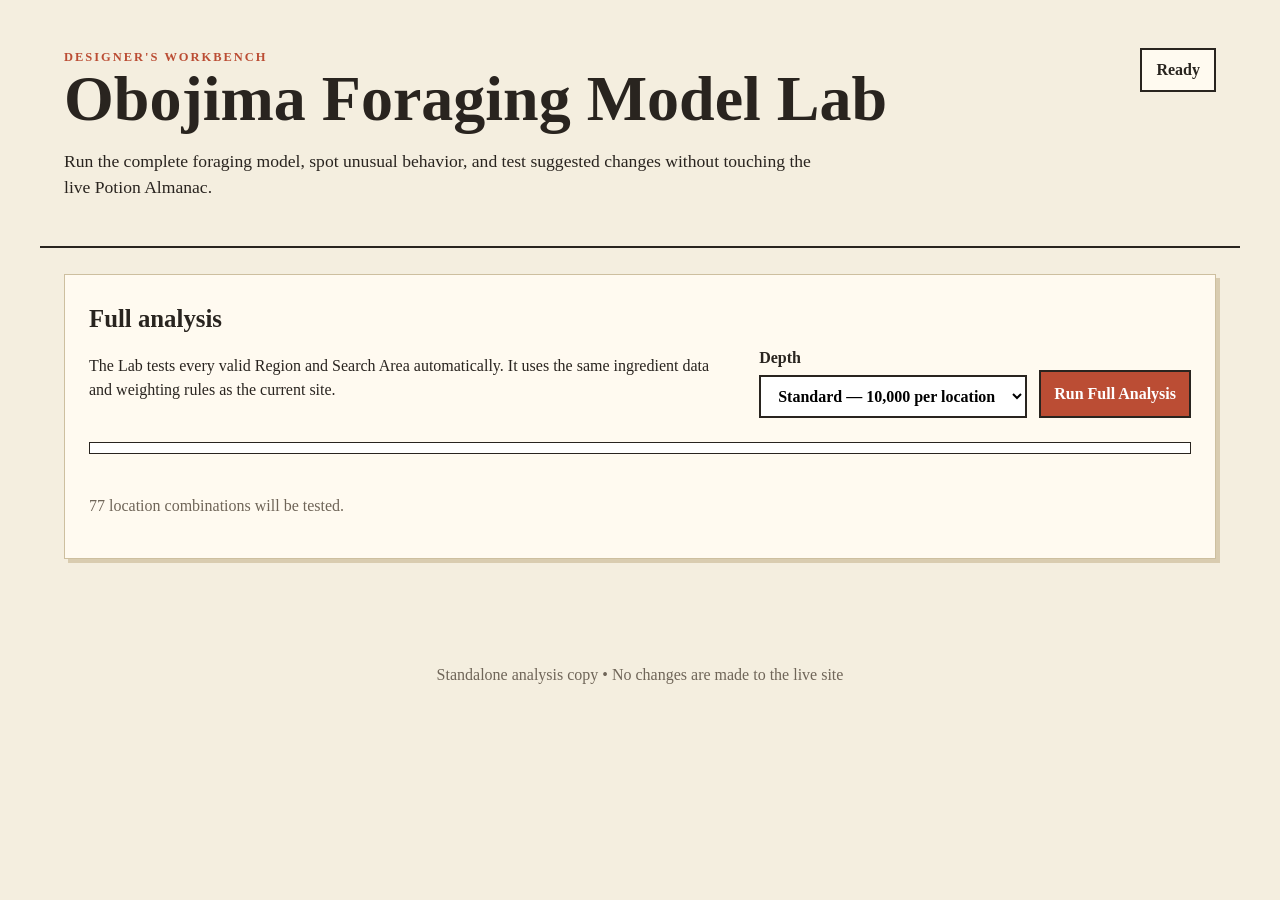
==== index.html @ 74d39021 "Add files via upload" ====
<!doctype html><html lang="en"><head><meta charset="utf-8"><meta name="viewport" content="width=device-width,initial-scale=1"><title>Obojima Foraging Model Lab</title><link rel="stylesheet" href="css/style.css"></head><body>
<header><div><p class="eyebrow">DESIGNER'S WORKBENCH</p><h1>Obojima Foraging Model Lab</h1><p class="lede">Run the complete foraging model, spot unusual behavior, and test suggested changes without touching the live Potion Almanac.</p></div><div class="status" id="modelStatus">Ready</div></header>
<main>
<section class="hero panel"><div><h2>Full analysis</h2><p>The Lab tests every valid Region and Search Area automatically. It uses the same ingredient data and weighting rules as the current site.</p></div><div class="controls"><label>Depth<select id="trials"><option value="2000">Quick — 2,000 per location</option><option value="10000" selected>Standard — 10,000 per location</option><option value="100000">Deep — 100,000 per location</option></select></label><button id="run">Run Full Analysis</button></div><div class="progress"><div id="bar"></div></div><p id="progressText" class="muted">77 location combinations will be tested.</p></section>
<section id="summary" class="hidden"><div class="score-grid"><article class="score"><span>Overall health</span><strong id="health">—</strong></article><article class="score"><span>Locations tested</span><strong id="locations">—</strong></article><article class="score"><span>Foraging searches</span><strong id="searches">—</strong></article><article class="score"><span>Rare results</span><strong id="rare">—</strong></article></div>
<div class="panel"><h2>Recommendations</h2><p class="muted">Suggestions are written as design choices. Test them here first; the source data is not changed.</p><div id="recommendations"></div></div>
<div class="panel"><div class="section-head"><div><h2>How each place behaves</h2><p class="muted">Average refinement should generally rise as Search Area civilization rises.</p></div><button class="secondary" id="exportReport">Download report</button></div><div id="areaTable" class="table-wrap"></div></div>
<div class="panel"><h2>Ingredient coverage</h2><div id="coverage"></div></div></section>
</main><footer>Standalone analysis copy • No changes are made to the live site</footer>
<script src="js/data.js"></script><script src="js/worker-embedded.js"></script><script src="js/engine.js"></script><script src="js/app.js"></script></body></html>
---- css/style.css ----
:root{--ink:#29241f;--paper:#f4eedf;--card:#fffaf0;--accent:#bb4d34;--green:#446b54;--gold:#c88c32;--line:#cdbf9f;--muted:#6f6558}*{box-sizing:border-box}body{margin:0;background:var(--paper);color:var(--ink);font-family:Georgia,'Times New Roman',serif;line-height:1.5}header,main,footer{max-width:1200px;margin:auto}header{padding:48px 24px 28px;display:flex;justify-content:space-between;gap:24px;align-items:flex-start;border-bottom:2px solid var(--ink)}h1{font-size:clamp(2rem,5vw,4rem);line-height:.95;margin:.15rem 0 1rem;max-width:850px}h2{margin:.1rem 0 .45rem;font-size:1.55rem}.eyebrow{letter-spacing:.16em;font-weight:bold;font-size:.78rem;margin:0;color:var(--accent)}.lede{max-width:760px;font-size:1.1rem}.status{border:2px solid var(--ink);padding:8px 14px;background:var(--card);font-weight:bold;white-space:nowrap}main{padding:26px 24px 60px}.panel{background:var(--card);border:1px solid var(--line);box-shadow:4px 4px 0 #d9ccb0;padding:24px;margin-bottom:24px}.hero{display:grid;grid-template-columns:1fr auto;gap:24px;align-items:end}.controls{display:flex;gap:12px;align-items:end}label{font-weight:bold;display:grid;gap:5px}select,button{font:inherit;border:2px solid var(--ink);background:white;padding:10px 13px}button{background:var(--accent);color:white;font-weight:bold;cursor:pointer}button.secondary{background:transparent;color:var(--ink)}button:disabled{opacity:.5;cursor:wait}.progress{grid-column:1/-1;height:12px;border:1px solid var(--ink);background:white}.progress div{height:100%;width:0;background:var(--green);transition:width .15s}.muted{color:var(--muted)}.hidden{display:none}.score-grid{display:grid;grid-template-columns:repeat(4,1fr);gap:14px;margin-bottom:24px}.score{background:var(--card);border:1px solid var(--line);padding:18px}.score span{display:block;color:var(--muted);font-size:.9rem}.score strong{font-size:2rem}.recommendation{border-left:6px solid var(--gold);padding:16px 18px;margin:14px 0;background:#fff6dc}.recommendation.high{border-color:var(--accent)}.recommendation.good{border-color:var(--green)}.recommendation h3{margin:0 0 6px}.actions{display:flex;gap:10px;margin-top:12px}.test-result{margin-top:12px;padding:12px;background:white;border:1px dashed var(--line)}.section-head{display:flex;justify-content:space-between;gap:20px;align-items:start}.table-wrap{overflow:auto}table{width:100%;border-collapse:collapse;margin-top:14px}th,td{text-align:left;padding:9px 10px;border-bottom:1px solid var(--line);white-space:nowrap}th{background:#eee2c8;position:sticky;top:0}.flag{font-weight:bold}.flag.good{color:var(--green)}.flag.warn{color:#9a641c}.flag.bad{color:var(--accent)}.barline{display:inline-block;width:110px;height:9px;background:#e5dcc8;margin-right:8px}.barline i{display:block;height:100%;background:var(--green)}footer{padding:20px 24px 50px;color:var(--muted);text-align:center}@media(max-width:760px){header{display:block}.status{display:inline-block;margin-top:12px}.hero{grid-template-columns:1fr}.controls{align-items:stretch;flex-direction:column}.score-grid{grid-template-columns:1fr 1fr}.section-head{display:block}}
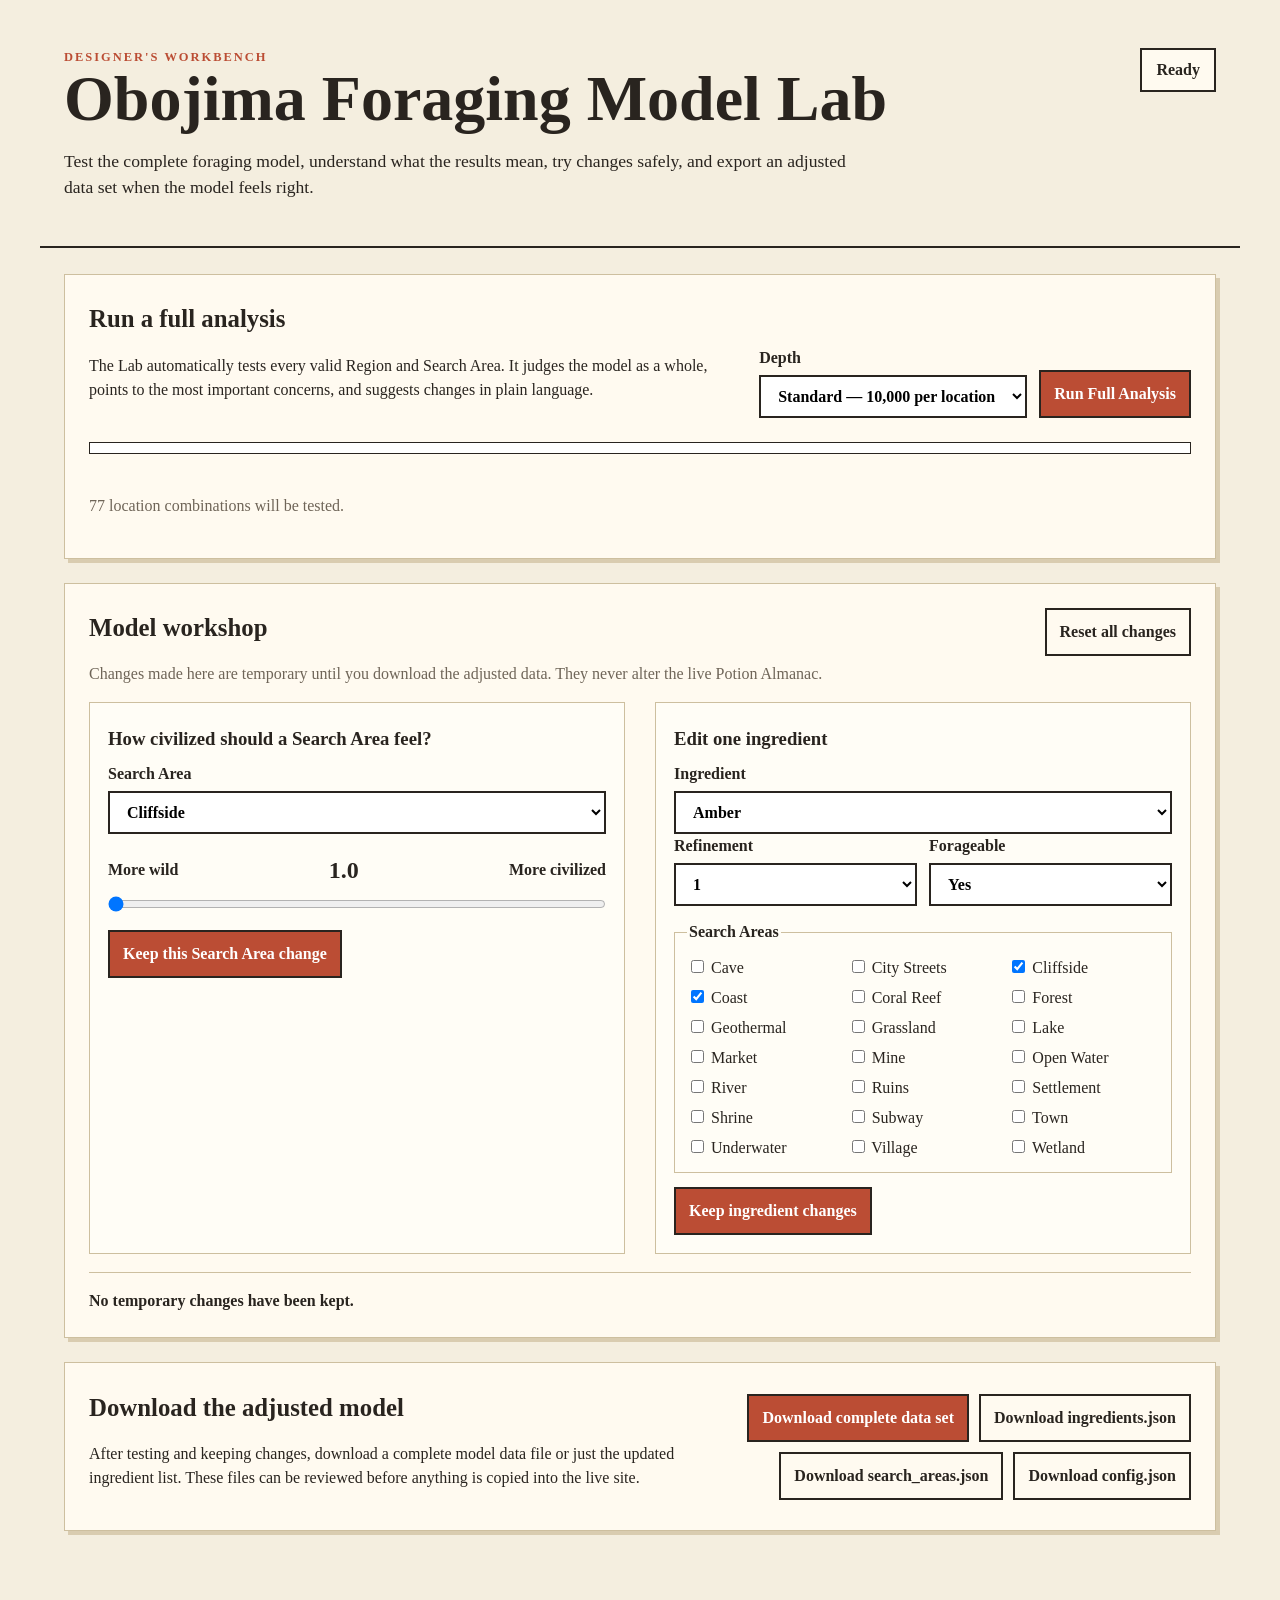
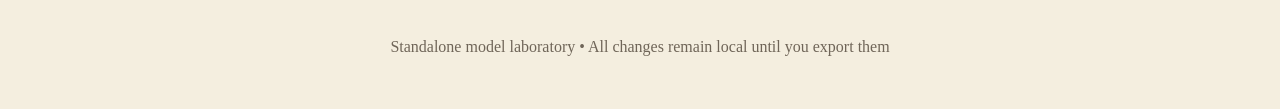
==== commit 4c22da80: "Add files via upload" ====
--- a/index.html
+++ b/index.html
@@ -1,10 +1,117 @@
-<!doctype html><html lang="en"><head><meta charset="utf-8"><meta name="viewport" content="width=device-width,initial-scale=1"><title>Obojima Foraging Model Lab</title><link rel="stylesheet" href="css/style.css"></head><body>
-<header><div><p class="eyebrow">DESIGNER'S WORKBENCH</p><h1>Obojima Foraging Model Lab</h1><p class="lede">Run the complete foraging model, spot unusual behavior, and test suggested changes without touching the live Potion Almanac.</p></div><div class="status" id="modelStatus">Ready</div></header>
+<!doctype html>
+<html lang="en">
+<head>
+<meta charset="utf-8">
+<meta name="viewport" content="width=device-width,initial-scale=1">
+<title>Obojima Foraging Model Lab</title>
+<link rel="stylesheet" href="css/style.css">
+</head>
+<body>
+<header>
+  <div>
+    <p class="eyebrow">DESIGNER'S WORKBENCH</p>
+    <h1>Obojima Foraging Model Lab</h1>
+    <p class="lede">Test the complete foraging model, understand what the results mean, try changes safely, and export an adjusted data set when the model feels right.</p>
+  </div>
+  <div class="status" id="modelStatus">Ready</div>
+</header>
 <main>
-<section class="hero panel"><div><h2>Full analysis</h2><p>The Lab tests every valid Region and Search Area automatically. It uses the same ingredient data and weighting rules as the current site.</p></div><div class="controls"><label>Depth<select id="trials"><option value="2000">Quick — 2,000 per location</option><option value="10000" selected>Standard — 10,000 per location</option><option value="100000">Deep — 100,000 per location</option></select></label><button id="run">Run Full Analysis</button></div><div class="progress"><div id="bar"></div></div><p id="progressText" class="muted">77 location combinations will be tested.</p></section>
-<section id="summary" class="hidden"><div class="score-grid"><article class="score"><span>Overall health</span><strong id="health">—</strong></article><article class="score"><span>Locations tested</span><strong id="locations">—</strong></article><article class="score"><span>Foraging searches</span><strong id="searches">—</strong></article><article class="score"><span>Rare results</span><strong id="rare">—</strong></article></div>
-<div class="panel"><h2>Recommendations</h2><p class="muted">Suggestions are written as design choices. Test them here first; the source data is not changed.</p><div id="recommendations"></div></div>
-<div class="panel"><div class="section-head"><div><h2>How each place behaves</h2><p class="muted">Average refinement should generally rise as Search Area civilization rises.</p></div><button class="secondary" id="exportReport">Download report</button></div><div id="areaTable" class="table-wrap"></div></div>
-<div class="panel"><h2>Ingredient coverage</h2><div id="coverage"></div></div></section>
-</main><footer>Standalone analysis copy • No changes are made to the live site</footer>
-<script src="js/data.js"></script><script src="js/worker-embedded.js"></script><script src="js/engine.js"></script><script src="js/app.js"></script></body></html>
+<section class="hero panel">
+  <div>
+    <h2>Run a full analysis</h2>
+    <p>The Lab automatically tests every valid Region and Search Area. It judges the model as a whole, points to the most important concerns, and suggests changes in plain language.</p>
+  </div>
+  <div class="controls">
+    <label>Depth
+      <select id="trials">
+        <option value="2000">Quick — 2,000 per location</option>
+        <option value="10000" selected>Standard — 10,000 per location</option>
+        <option value="100000">Deep — 100,000 per location</option>
+      </select>
+    </label>
+    <button id="run">Run Full Analysis</button>
+  </div>
+  <div class="progress"><div id="bar"></div></div>
+  <p id="progressText" class="muted">77 location combinations will be tested.</p>
+</section>
+
+<section id="summary" class="hidden">
+  <div class="score-grid">
+    <article class="score"><span>Overall health</span><strong id="health">—</strong><small id="healthLabel"></small></article>
+    <article class="score"><span>Refinement relationship</span><strong id="correlation">—</strong><small>Civilization vs. observed refinement</small></article>
+    <article class="score"><span>Locations tested</span><strong id="locations">—</strong><small id="searches">— searches</small></article>
+    <article class="score"><span>Rare results</span><strong id="rare">—</strong><small>Should remain zero</small></article>
+  </div>
+
+  <div class="panel executive">
+    <h2>What the analysis says</h2>
+    <div id="executiveSummary"></div>
+  </div>
+
+  <div class="panel">
+    <div class="section-head">
+      <div><h2>Highest-impact recommendations</h2><p class="muted">Each suggestion identifies a design choice, tests it against the model, and lets you keep it only after you see the effect.</p></div>
+    </div>
+    <div id="recommendations"></div>
+  </div>
+
+  <div class="panel">
+    <div class="section-head">
+      <div><h2>How each place behaves</h2><p class="muted">“Expected” is based on the overall relationship the model actually produces, not on the assumption that average refinement must equal Civilization.</p></div>
+      <button class="secondary" id="downloadAnalysis">Download analysis report</button>
+    </div>
+    <div id="areaTable" class="table-wrap"></div>
+  </div>
+
+  <div class="panel split">
+    <div><h2>Ingredient coverage</h2><div id="coverage"></div></div>
+    <div><h2>Selection fit</h2><div id="fitSummary"></div></div>
+  </div>
+</section>
+
+<section class="panel">
+  <div class="section-head">
+    <div>
+      <h2>Model workshop</h2>
+      <p class="muted">Changes made here are temporary until you download the adjusted data. They never alter the live Potion Almanac.</p>
+    </div>
+    <button class="secondary" id="resetModel">Reset all changes</button>
+  </div>
+  <div class="workshop-grid">
+    <div>
+      <h3>How civilized should a Search Area feel?</h3>
+      <label>Search Area<select id="areaEditor"></select></label>
+      <label class="range-label"><span>More wild</span><strong id="areaValue">—</strong><span>More civilized</span></label>
+      <input id="areaSlider" type="range" min="1" max="5" step="0.1">
+      <button id="saveArea">Keep this Search Area change</button>
+    </div>
+    <div>
+      <h3>Edit one ingredient</h3>
+      <label>Ingredient<select id="ingredientEditor"></select></label>
+      <div id="ingredientFields"></div>
+      <button id="saveIngredient">Keep ingredient changes</button>
+    </div>
+  </div>
+  <div id="changeLog" class="change-log"><strong>No temporary changes have been kept.</strong></div>
+</section>
+
+<section class="panel export-panel">
+  <div>
+    <h2>Download the adjusted model</h2>
+    <p>After testing and keeping changes, download a complete model data file or just the updated ingredient list. These files can be reviewed before anything is copied into the live site.</p>
+  </div>
+  <div class="export-actions">
+    <button id="downloadDataset">Download complete data set</button>
+    <button class="secondary" id="downloadIngredients">Download ingredients.json</button>
+    <button class="secondary" id="downloadAreas">Download search_areas.json</button>
+    <button class="secondary" id="downloadConfig">Download config.json</button>
+  </div>
+</section>
+</main>
+<footer>Standalone model laboratory • All changes remain local until you export them</footer>
+<script src="js/data.js"></script>
+<script src="js/worker-embedded.js"></script>
+<script src="js/engine.js"></script>
+<script src="js/app.js"></script>
+</body>
+</html>
--- a/css/style.css
+++ b/css/style.css
@@ -1 +1 @@
-:root{--ink:#29241f;--paper:#f4eedf;--card:#fffaf0;--accent:#bb4d34;--green:#446b54;--gold:#c88c32;--line:#cdbf9f;--muted:#6f6558}*{box-sizing:border-box}body{margin:0;background:var(--paper);color:var(--ink);font-family:Georgia,'Times New Roman',serif;line-height:1.5}header,main,footer{max-width:1200px;margin:auto}header{padding:48px 24px 28px;display:flex;justify-content:space-between;gap:24px;align-items:flex-start;border-bottom:2px solid var(--ink)}h1{font-size:clamp(2rem,5vw,4rem);line-height:.95;margin:.15rem 0 1rem;max-width:850px}h2{margin:.1rem 0 .45rem;font-size:1.55rem}.eyebrow{letter-spacing:.16em;font-weight:bold;font-size:.78rem;margin:0;color:var(--accent)}.lede{max-width:760px;font-size:1.1rem}.status{border:2px solid var(--ink);padding:8px 14px;background:var(--card);font-weight:bold;white-space:nowrap}main{padding:26px 24px 60px}.panel{background:var(--card);border:1px solid var(--line);box-shadow:4px 4px 0 #d9ccb0;padding:24px;margin-bottom:24px}.hero{display:grid;grid-template-columns:1fr auto;gap:24px;align-items:end}.controls{display:flex;gap:12px;align-items:end}label{font-weight:bold;display:grid;gap:5px}select,button{font:inherit;border:2px solid var(--ink);background:white;padding:10px 13px}button{background:var(--accent);color:white;font-weight:bold;cursor:pointer}button.secondary{background:transparent;color:var(--ink)}button:disabled{opacity:.5;cursor:wait}.progress{grid-column:1/-1;height:12px;border:1px solid var(--ink);background:white}.progress div{height:100%;width:0;background:var(--green);transition:width .15s}.muted{color:var(--muted)}.hidden{display:none}.score-grid{display:grid;grid-template-columns:repeat(4,1fr);gap:14px;margin-bottom:24px}.score{background:var(--card);border:1px solid var(--line);padding:18px}.score span{display:block;color:var(--muted);font-size:.9rem}.score strong{font-size:2rem}.recommendation{border-left:6px solid var(--gold);padding:16px 18px;margin:14px 0;background:#fff6dc}.recommendation.high{border-color:var(--accent)}.recommendation.good{border-color:var(--green)}.recommendation h3{margin:0 0 6px}.actions{display:flex;gap:10px;margin-top:12px}.test-result{margin-top:12px;padding:12px;background:white;border:1px dashed var(--line)}.section-head{display:flex;justify-content:space-between;gap:20px;align-items:start}.table-wrap{overflow:auto}table{width:100%;border-collapse:collapse;margin-top:14px}th,td{text-align:left;padding:9px 10px;border-bottom:1px solid var(--line);white-space:nowrap}th{background:#eee2c8;position:sticky;top:0}.flag{font-weight:bold}.flag.good{color:var(--green)}.flag.warn{color:#9a641c}.flag.bad{color:var(--accent)}.barline{display:inline-block;width:110px;height:9px;background:#e5dcc8;margin-right:8px}.barline i{display:block;height:100%;background:var(--green)}footer{padding:20px 24px 50px;color:var(--muted);text-align:center}@media(max-width:760px){header{display:block}.status{display:inline-block;margin-top:12px}.hero{grid-template-columns:1fr}.controls{align-items:stretch;flex-direction:column}.score-grid{grid-template-columns:1fr 1fr}.section-head{display:block}}
+:root{--ink:#29241f;--paper:#f4eedf;--card:#fffaf0;--accent:#bb4d34;--green:#446b54;--gold:#c88c32;--line:#cdbf9f;--muted:#6f6558;--red:#8f3027;--blue:#587786}*{box-sizing:border-box}body{margin:0;background:var(--paper);color:var(--ink);font-family:Georgia,'Times New Roman',serif;line-height:1.5}header,main,footer{max-width:1200px;margin:auto}header{padding:48px 24px 28px;display:flex;justify-content:space-between;gap:24px;align-items:flex-start;border-bottom:2px solid var(--ink)}h1{font-size:clamp(2rem,5vw,4rem);line-height:.95;margin:.15rem 0 1rem;max-width:850px}h2{margin:.1rem 0 .45rem;font-size:1.55rem}h3{margin:.2rem 0 .6rem}.eyebrow{letter-spacing:.16em;font-weight:bold;font-size:.78rem;margin:0;color:var(--accent)}.lede{max-width:800px;font-size:1.1rem}.status{border:2px solid var(--ink);padding:8px 14px;background:var(--card);font-weight:bold;white-space:nowrap}main{padding:26px 24px 60px}.panel{background:var(--card);border:1px solid var(--line);box-shadow:4px 4px 0 #d9ccb0;padding:24px;margin-bottom:24px}.hero{display:grid;grid-template-columns:1fr auto;gap:24px;align-items:end}.controls{display:flex;gap:12px;align-items:end}label{font-weight:bold;display:grid;gap:5px}select,button,input[type=range]{font:inherit}select,button{border:2px solid var(--ink);background:white;padding:10px 13px}button{background:var(--accent);color:white;font-weight:bold;cursor:pointer}button.secondary{background:transparent;color:var(--ink)}button:disabled{opacity:.5;cursor:wait}.progress{grid-column:1/-1;height:12px;border:1px solid var(--ink);background:white}.progress div{height:100%;width:0;background:var(--green);transition:width .15s}.muted{color:var(--muted)}.hidden{display:none}.score-grid{display:grid;grid-template-columns:repeat(4,1fr);gap:14px;margin-bottom:24px}.score{background:var(--card);border:1px solid var(--line);padding:18px}.score span,.score small{display:block;color:var(--muted);font-size:.9rem}.score strong{font-size:2rem}.executive{font-size:1.06rem}.recommendation{border-left:6px solid var(--gold);padding:16px 18px;margin:14px 0;background:#fff6dc}.recommendation.high{border-color:var(--red)}.recommendation.critical{border-color:var(--red);background:#fbe7df}.recommendation.good{border-color:var(--green);background:#eef6ed}.recommendation h3{margin:0 0 6px}.actions{display:flex;gap:10px;flex-wrap:wrap;margin-top:12px}.test-result{margin-top:12px;padding:14px;background:white;border:1px dashed var(--line)}.compare{display:grid;grid-template-columns:repeat(3,1fr);gap:10px;margin:10px 0}.compare span{background:#f4eedf;padding:10px}.section-head{display:flex;justify-content:space-between;gap:20px;align-items:start}.table-wrap{overflow:auto;max-height:650px}table{width:100%;border-collapse:collapse;margin-top:14px}th,td{text-align:left;padding:9px 10px;border-bottom:1px solid var(--line);white-space:nowrap}th{background:#eee2c8;position:sticky;top:0;z-index:1}.flag{font-weight:bold}.flag.good{color:var(--green)}.flag.warn{color:#9a641c}.flag.bad{color:var(--accent)}.barline{display:inline-block;width:90px;height:9px;background:#e5dcc8;margin-right:8px}.barline i{display:block;height:100%;background:var(--green)}.split,.workshop-grid{display:grid;grid-template-columns:1fr 1fr;gap:30px}.workshop-grid>div{border:1px solid var(--line);padding:18px;background:#fffdf6}.range-label{display:flex;justify-content:space-between;align-items:center;margin-top:18px}.range-label strong{font-size:1.5rem}.workshop-grid input[type=range]{width:100%;margin:8px 0 18px}.mini-grid{display:grid;grid-template-columns:1fr 1fr;gap:12px}fieldset{border:1px solid var(--line);margin:14px 0;padding:12px}legend{font-weight:bold}.checkbox-grid{display:grid;grid-template-columns:repeat(3,1fr);gap:6px 10px}.checkbox-grid label{display:block;font-weight:normal}.change-log{margin-top:18px;border-top:1px solid var(--line);padding-top:16px}.change-log ol{columns:2}.export-panel{display:flex;justify-content:space-between;gap:25px;align-items:center}.export-actions{display:flex;gap:10px;flex-wrap:wrap;justify-content:flex-end}.stacked{height:16px;border:1px solid var(--ink);display:flex;background:white}.stacked i{background:var(--green)}.stacked b{background:var(--gold)}.stacked em{background:var(--red)}.legend{display:flex;gap:18px;font-size:.9rem;color:var(--muted)}footer{padding:20px 24px 50px;color:var(--muted);text-align:center}@media(max-width:850px){header{display:block}.status{display:inline-block;margin-top:12px}.hero{grid-template-columns:1fr}.controls{align-items:stretch;flex-direction:column}.score-grid{grid-template-columns:1fr 1fr}.section-head,.export-panel{display:block}.export-actions{justify-content:flex-start;margin-top:15px}.split,.workshop-grid{grid-template-columns:1fr}.checkbox-grid{grid-template-columns:1fr 1fr}.compare{grid-template-columns:1fr}.change-log ol{columns:1}}
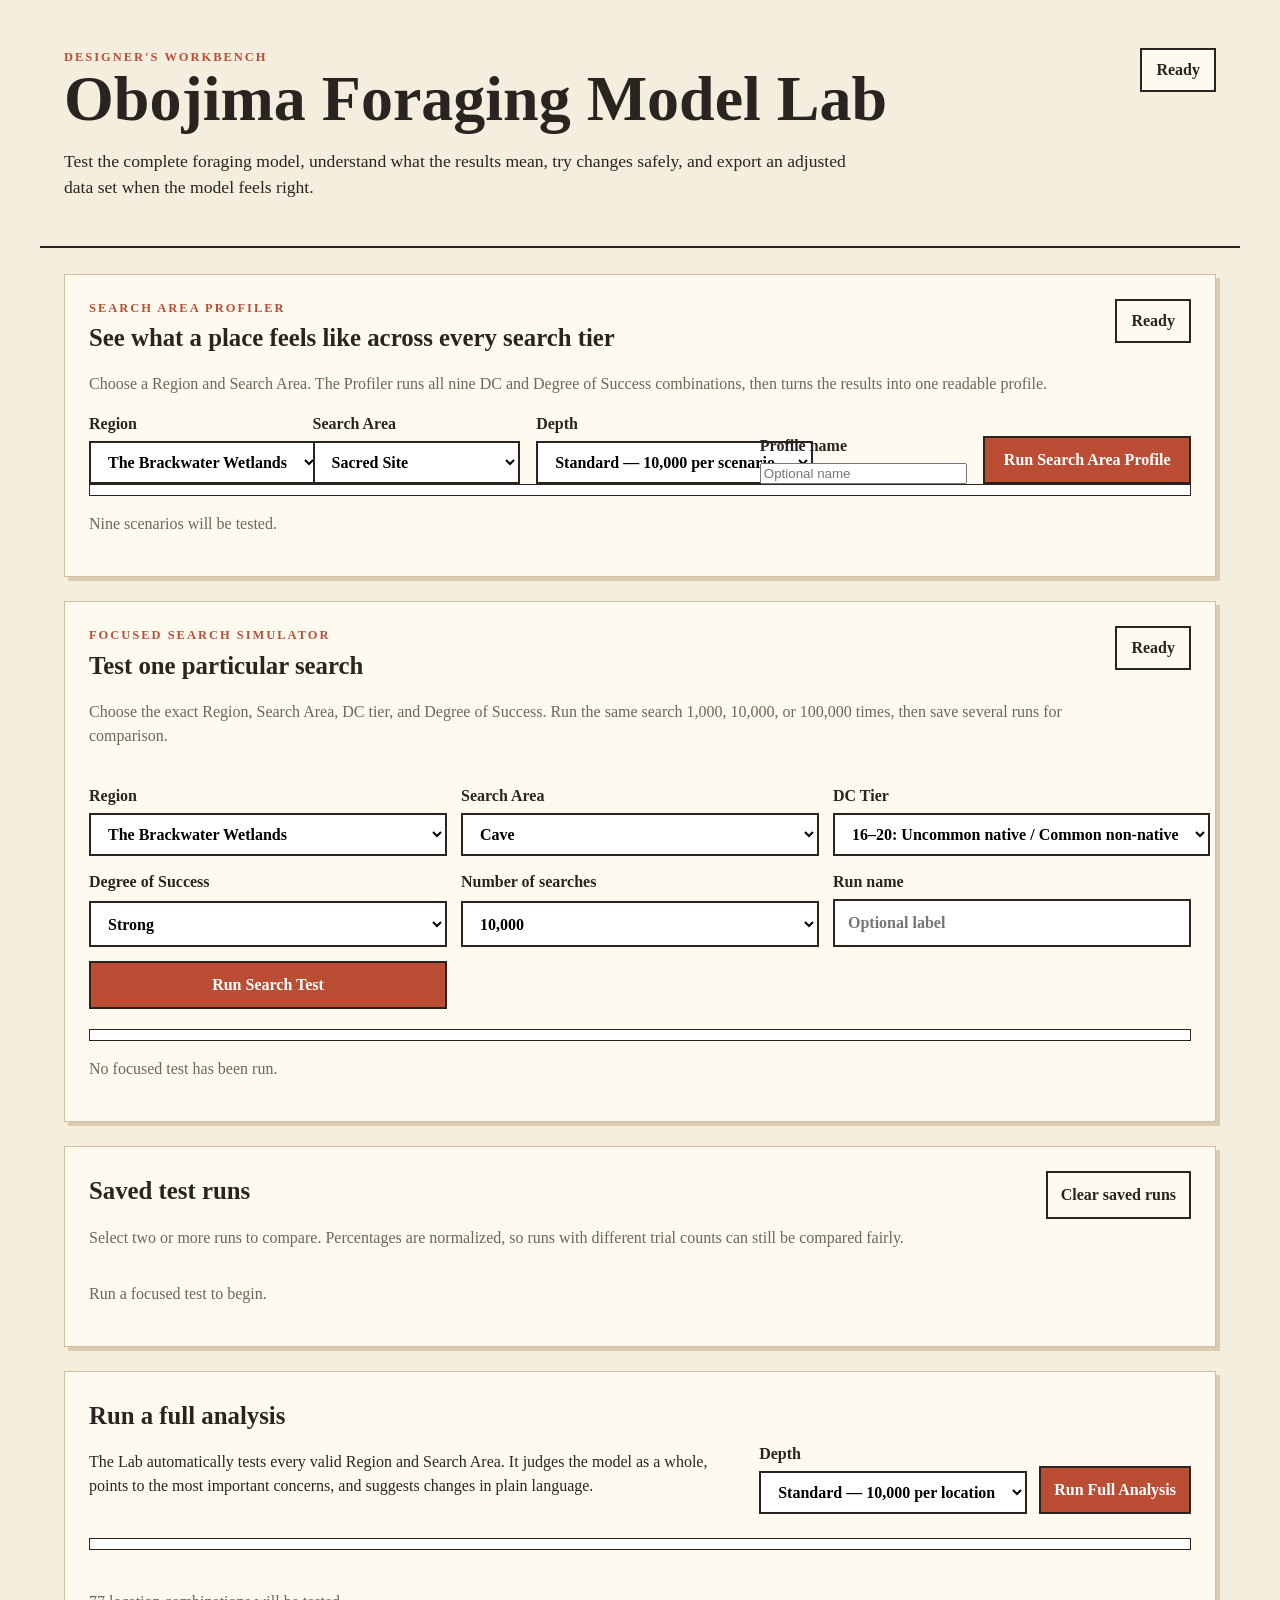
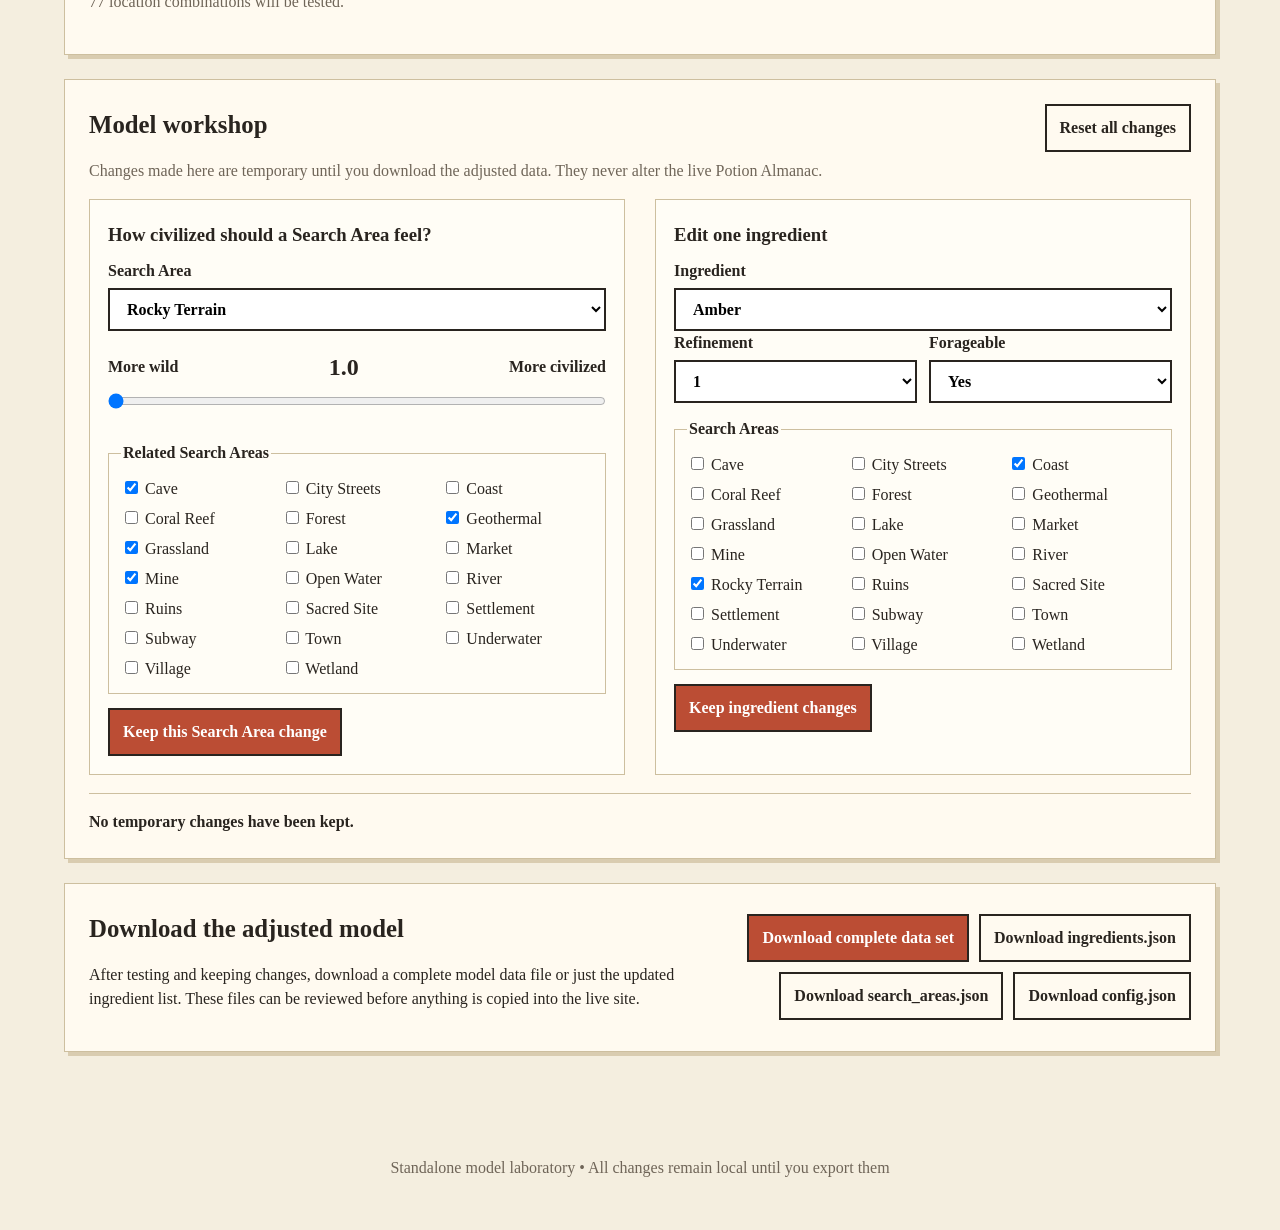
==== commit 7a02e3f9: "Add files via upload" ====
--- a/index.html
+++ b/index.html
@@ -16,6 +16,72 @@
   <div class="status" id="modelStatus">Ready</div>
 </header>
 <main>
+
+
+<section class="panel profiler-lab" id="profilerLab">
+  <div class="section-head">
+    <div>
+      <p class="eyebrow">SEARCH AREA PROFILER</p>
+      <h2>See what a place feels like across every search tier</h2>
+      <p class="muted">Choose a Region and Search Area. The Profiler runs all nine DC and Degree of Success combinations, then turns the results into one readable profile.</p>
+    </div>
+    <div class="status" id="profilerStatus">Ready</div>
+  </div>
+  <div class="profiler-controls">
+    <label>Region<select id="profilerRegion"></select></label>
+    <label>Search Area<select id="profilerArea"></select></label>
+    <label>Depth<select id="profilerTrials"><option value="1000">Quick — 1,000 per scenario</option><option value="10000" selected>Standard — 10,000 per scenario</option><option value="100000">Research — 100,000 per scenario</option></select></label>
+    <label>Profile name<input id="profilerLabel" type="text" placeholder="Optional name"></label>
+    <button id="runProfiler">Run Search Area Profile</button>
+  </div>
+  <div class="progress"><div id="profilerBar"></div></div>
+  <p id="profilerProgress" class="muted">Nine scenarios will be tested.</p>
+  <div id="profilerResults" class="hidden">
+    <nav class="profile-tabs" aria-label="Profile results">
+      <button class="profile-tab active" data-tab="overview">Overview</button>
+      <button class="profile-tab" data-tab="progression">Progression</button>
+      <button class="profile-tab" data-tab="ingredients">Ingredients</button>
+      <button class="profile-tab" data-tab="compare">Compare</button>
+    </nav>
+    <div id="profileOverview" class="profile-view"></div>
+    <div id="profileProgression" class="profile-view hidden"></div>
+    <div id="profileIngredients" class="profile-view hidden"></div>
+    <div id="profileCompare" class="profile-view hidden"></div>
+  </div>
+</section>
+
+<section class="panel focused-lab">
+  <div class="section-head">
+    <div>
+      <p class="eyebrow">FOCUSED SEARCH SIMULATOR</p>
+      <h2>Test one particular search</h2>
+      <p class="muted">Choose the exact Region, Search Area, DC tier, and Degree of Success. Run the same search 1,000, 10,000, or 100,000 times, then save several runs for comparison.</p>
+    </div>
+    <div class="status" id="focusedStatus">Ready</div>
+  </div>
+  <div class="focused-controls">
+    <label>Region<select id="focusedRegion"></select></label>
+    <label>Search Area<select id="focusedArea"></select></label>
+    <label>DC Tier<select id="focusedDc"><option value="12">10–15: Common native</option><option value="18" selected>16–20: Uncommon native / Common non-native</option><option value="23">21–25: Uncommon non-native</option></select></label>
+    <label>Degree of Success<select id="focusedDos"><option value="2">Modest</option><option value="7" selected>Strong</option><option value="12">Exceptional</option></select></label>
+    <label>Number of searches<select id="focusedTrials"><option value="1000">1,000</option><option value="10000" selected>10,000</option><option value="100000">100,000</option></select></label>
+    <label>Run name<input id="focusedLabel" type="text" placeholder="Optional label"></label>
+    <button id="runFocused">Run Search Test</button>
+  </div>
+  <div class="progress"><div id="focusedBar"></div></div>
+  <p id="focusedProgress" class="muted">No focused test has been run.</p>
+  <div id="focusedResult" class="hidden"></div>
+</section>
+
+<section class="panel" id="comparisonPanel">
+  <div class="section-head">
+    <div><h2>Saved test runs</h2><p class="muted">Select two or more runs to compare. Percentages are normalized, so runs with different trial counts can still be compared fairly.</p></div>
+    <button class="secondary" id="clearRuns">Clear saved runs</button>
+  </div>
+  <div id="savedRuns"><p class="muted">Run a focused test to begin.</p></div>
+  <div id="comparisonResult"></div>
+</section>
+
 <section class="hero panel">
   <div>
     <h2>Run a full analysis</h2>
@@ -83,6 +149,7 @@
       <label>Search Area<select id="areaEditor"></select></label>
       <label class="range-label"><span>More wild</span><strong id="areaValue">—</strong><span>More civilized</span></label>
       <input id="areaSlider" type="range" min="1" max="5" step="0.1">
+      <fieldset><legend>Related Search Areas</legend><div id="relatedAreaFields" class="checkbox-grid"></div></fieldset>
       <button id="saveArea">Keep this Search Area change</button>
     </div>
     <div>
--- a/css/style.css
+++ b/css/style.css
@@ -1 +1,7 @@
 :root{--ink:#29241f;--paper:#f4eedf;--card:#fffaf0;--accent:#bb4d34;--green:#446b54;--gold:#c88c32;--line:#cdbf9f;--muted:#6f6558;--red:#8f3027;--blue:#587786}*{box-sizing:border-box}body{margin:0;background:var(--paper);color:var(--ink);font-family:Georgia,'Times New Roman',serif;line-height:1.5}header,main,footer{max-width:1200px;margin:auto}header{padding:48px 24px 28px;display:flex;justify-content:space-between;gap:24px;align-items:flex-start;border-bottom:2px solid var(--ink)}h1{font-size:clamp(2rem,5vw,4rem);line-height:.95;margin:.15rem 0 1rem;max-width:850px}h2{margin:.1rem 0 .45rem;font-size:1.55rem}h3{margin:.2rem 0 .6rem}.eyebrow{letter-spacing:.16em;font-weight:bold;font-size:.78rem;margin:0;color:var(--accent)}.lede{max-width:800px;font-size:1.1rem}.status{border:2px solid var(--ink);padding:8px 14px;background:var(--card);font-weight:bold;white-space:nowrap}main{padding:26px 24px 60px}.panel{background:var(--card);border:1px solid var(--line);box-shadow:4px 4px 0 #d9ccb0;padding:24px;margin-bottom:24px}.hero{display:grid;grid-template-columns:1fr auto;gap:24px;align-items:end}.controls{display:flex;gap:12px;align-items:end}label{font-weight:bold;display:grid;gap:5px}select,button,input[type=range]{font:inherit}select,button{border:2px solid var(--ink);background:white;padding:10px 13px}button{background:var(--accent);color:white;font-weight:bold;cursor:pointer}button.secondary{background:transparent;color:var(--ink)}button:disabled{opacity:.5;cursor:wait}.progress{grid-column:1/-1;height:12px;border:1px solid var(--ink);background:white}.progress div{height:100%;width:0;background:var(--green);transition:width .15s}.muted{color:var(--muted)}.hidden{display:none}.score-grid{display:grid;grid-template-columns:repeat(4,1fr);gap:14px;margin-bottom:24px}.score{background:var(--card);border:1px solid var(--line);padding:18px}.score span,.score small{display:block;color:var(--muted);font-size:.9rem}.score strong{font-size:2rem}.executive{font-size:1.06rem}.recommendation{border-left:6px solid var(--gold);padding:16px 18px;margin:14px 0;background:#fff6dc}.recommendation.high{border-color:var(--red)}.recommendation.critical{border-color:var(--red);background:#fbe7df}.recommendation.good{border-color:var(--green);background:#eef6ed}.recommendation h3{margin:0 0 6px}.actions{display:flex;gap:10px;flex-wrap:wrap;margin-top:12px}.test-result{margin-top:12px;padding:14px;background:white;border:1px dashed var(--line)}.compare{display:grid;grid-template-columns:repeat(3,1fr);gap:10px;margin:10px 0}.compare span{background:#f4eedf;padding:10px}.section-head{display:flex;justify-content:space-between;gap:20px;align-items:start}.table-wrap{overflow:auto;max-height:650px}table{width:100%;border-collapse:collapse;margin-top:14px}th,td{text-align:left;padding:9px 10px;border-bottom:1px solid var(--line);white-space:nowrap}th{background:#eee2c8;position:sticky;top:0;z-index:1}.flag{font-weight:bold}.flag.good{color:var(--green)}.flag.warn{color:#9a641c}.flag.bad{color:var(--accent)}.barline{display:inline-block;width:90px;height:9px;background:#e5dcc8;margin-right:8px}.barline i{display:block;height:100%;background:var(--green)}.split,.workshop-grid{display:grid;grid-template-columns:1fr 1fr;gap:30px}.workshop-grid>div{border:1px solid var(--line);padding:18px;background:#fffdf6}.range-label{display:flex;justify-content:space-between;align-items:center;margin-top:18px}.range-label strong{font-size:1.5rem}.workshop-grid input[type=range]{width:100%;margin:8px 0 18px}.mini-grid{display:grid;grid-template-columns:1fr 1fr;gap:12px}fieldset{border:1px solid var(--line);margin:14px 0;padding:12px}legend{font-weight:bold}.checkbox-grid{display:grid;grid-template-columns:repeat(3,1fr);gap:6px 10px}.checkbox-grid label{display:block;font-weight:normal}.change-log{margin-top:18px;border-top:1px solid var(--line);padding-top:16px}.change-log ol{columns:2}.export-panel{display:flex;justify-content:space-between;gap:25px;align-items:center}.export-actions{display:flex;gap:10px;flex-wrap:wrap;justify-content:flex-end}.stacked{height:16px;border:1px solid var(--ink);display:flex;background:white}.stacked i{background:var(--green)}.stacked b{background:var(--gold)}.stacked em{background:var(--red)}.legend{display:flex;gap:18px;font-size:.9rem;color:var(--muted)}footer{padding:20px 24px 50px;color:var(--muted);text-align:center}@media(max-width:850px){header{display:block}.status{display:inline-block;margin-top:12px}.hero{grid-template-columns:1fr}.controls{align-items:stretch;flex-direction:column}.score-grid{grid-template-columns:1fr 1fr}.section-head,.export-panel{display:block}.export-actions{justify-content:flex-start;margin-top:15px}.split,.workshop-grid{grid-template-columns:1fr}.checkbox-grid{grid-template-columns:1fr 1fr}.compare{grid-template-columns:1fr}.change-log ol{columns:1}}
+
+.focused-controls{display:grid;grid-template-columns:repeat(3,minmax(180px,1fr));gap:14px;margin:20px 0}.focused-controls input{font:inherit;border:2px solid var(--ink);background:white;padding:10px 13px;width:100%}.focused-controls button{align-self:end}.focused-summary{display:grid;grid-template-columns:repeat(5,1fr);gap:12px;margin:18px 0}.focused-summary article{border:1px solid var(--line);background:#fffdf6;padding:13px}.focused-summary span{display:block;color:var(--muted);font-size:.85rem}.focused-summary strong{font-size:1.35rem}.result-tools{display:flex;gap:10px;flex-wrap:wrap;margin:14px 0}.saved-run{display:grid;grid-template-columns:auto 1fr auto;gap:12px;align-items:center;border-bottom:1px solid var(--line);padding:12px 4px}.saved-run small{display:block;color:var(--muted)}.saved-run-actions{display:flex;gap:8px}.saved-run-actions button{padding:6px 9px}.comparison-table td,.comparison-table th{text-align:right}.comparison-table td:first-child,.comparison-table th:first-child{text-align:left}.comparison-note{padding:12px 14px;background:#fff6dc;border-left:5px solid var(--gold);margin:12px 0}.pill{display:inline-block;border:1px solid var(--line);padding:2px 7px;border-radius:999px;font-size:.82rem;margin-right:5px}.sort-button{background:transparent;color:var(--ink);border:0;padding:0;text-decoration:underline}.run-title{display:flex;align-items:center;gap:8px;flex-wrap:wrap}@media(max-width:850px){.focused-controls{grid-template-columns:1fr}.focused-summary{grid-template-columns:1fr 1fr}.saved-run{grid-template-columns:auto 1fr}.saved-run-actions{grid-column:2}}
+
+.profiler-controls{display:grid;grid-template-columns:repeat(5,minmax(150px,1fr));gap:1rem;align-items:end}.profiler-controls button{min-height:46px}.profile-tabs{display:flex;gap:.5rem;flex-wrap:wrap;margin:1.25rem 0}.profile-tab{background:transparent;color:var(--ink);border:1px solid var(--line);box-shadow:none}.profile-tab.active{background:var(--ink);color:var(--paper)}.profile-hero{display:grid;grid-template-columns:1.6fr 1fr;gap:1rem;margin-bottom:1rem}.identity-card,.profile-card,.scenario-card,.fingerprint-card{background:var(--paper-2);border:1px solid var(--line);border-radius:14px;padding:1rem}.identity-card h3{margin-top:0}.identity-tags{display:flex;flex-wrap:wrap;gap:.45rem;margin:.8rem 0}.identity-tags .pill{margin:0}.signature-list{display:grid;gap:.55rem}.signature-row{display:grid;grid-template-columns:minmax(150px,1fr) 2fr auto;gap:.7rem;align-items:center}.signature-bar,.mini-bar{height:10px;background:rgba(0,0,0,.08);border-radius:999px;overflow:hidden}.signature-bar i,.mini-bar i{display:block;height:100%;background:var(--accent);border-radius:999px}.fingerprint-grid{display:grid;grid-template-columns:repeat(3,1fr);gap:1rem;margin:1rem 0}.fingerprint-row{display:grid;grid-template-columns:110px 1fr 55px;gap:.5rem;align-items:center;margin:.4rem 0;font-size:.92rem}.scenario-grid{display:grid;grid-template-columns:repeat(3,1fr);gap:.8rem}.scenario-card h4{margin:.1rem 0 .5rem}.scenario-card .metric-line{display:flex;justify-content:space-between;gap:1rem;padding:.2rem 0;border-bottom:1px solid rgba(0,0,0,.07)}.scenario-card .metric-line:last-child{border:0}.scenario-top{font-size:.88rem;margin-top:.7rem}.profile-actions{display:flex;gap:.6rem;flex-wrap:wrap;margin:1rem 0}.profile-compare-list{display:grid;gap:.5rem;margin:.8rem 0}.profile-compare-item{display:grid;grid-template-columns:auto 1fr auto;gap:.7rem;align-items:center;border:1px solid var(--line);padding:.7rem;border-radius:10px}.delta-up{color:#216e39}.delta-down{color:#9b2c2c}.profile-summary-grid{display:grid;grid-template-columns:repeat(5,1fr);gap:.75rem;margin:1rem 0}.profile-summary-grid article{background:var(--paper-2);border:1px solid var(--line);padding:.8rem;border-radius:12px}.profile-summary-grid span{display:block;font-size:.78rem;color:var(--muted)}.profile-summary-grid strong{font-size:1.4rem}.ingredient-filter{display:flex;gap:.6rem;align-items:end;flex-wrap:wrap;margin:1rem 0}.ingredient-filter input{min-width:260px}.profile-empty{padding:1rem;border:1px dashed var(--line);border-radius:12px;color:var(--muted)}
+@media(max-width:900px){.profiler-controls{grid-template-columns:1fr 1fr}.profile-hero,.fingerprint-grid{grid-template-columns:1fr}.scenario-grid{grid-template-columns:1fr 1fr}.profile-summary-grid{grid-template-columns:1fr 1fr}}
+@media(max-width:600px){.profiler-controls,.scenario-grid,.profile-summary-grid{grid-template-columns:1fr}.signature-row{grid-template-columns:1fr}.fingerprint-row{grid-template-columns:95px 1fr 48px}}
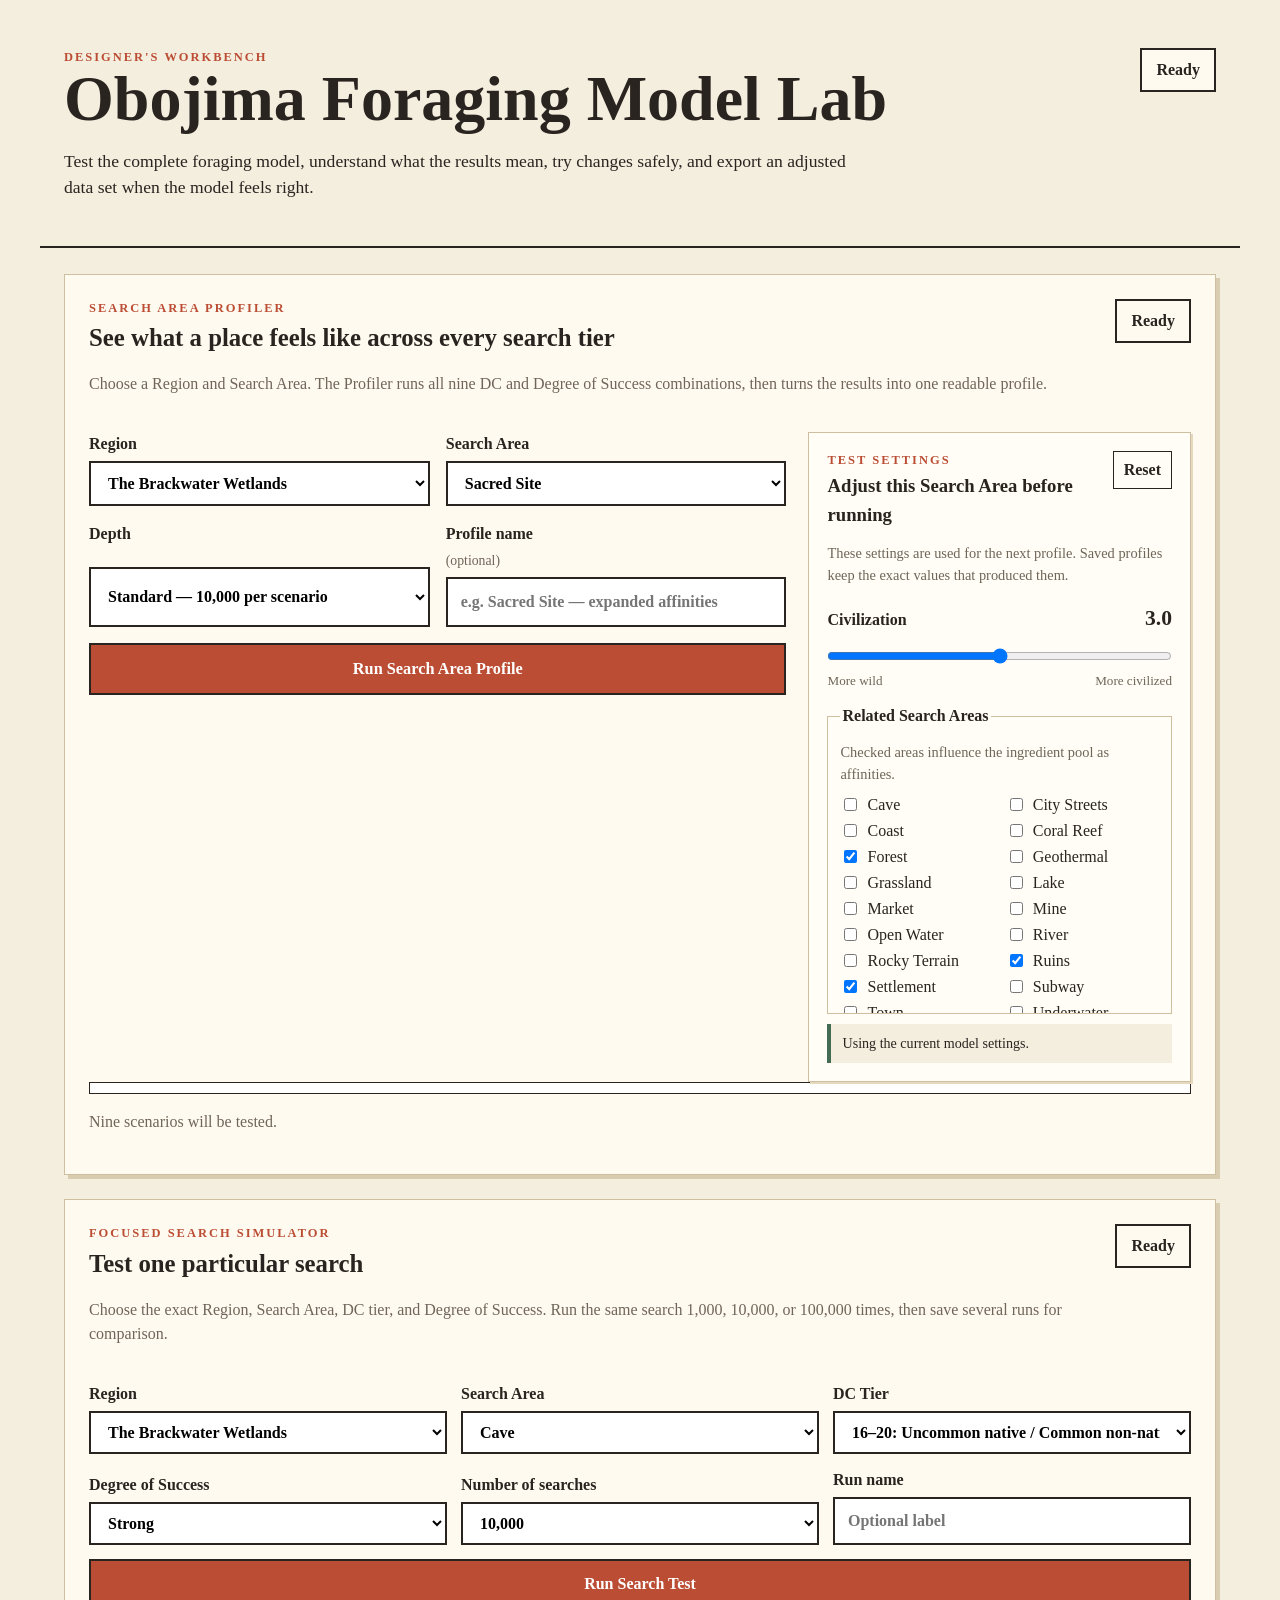
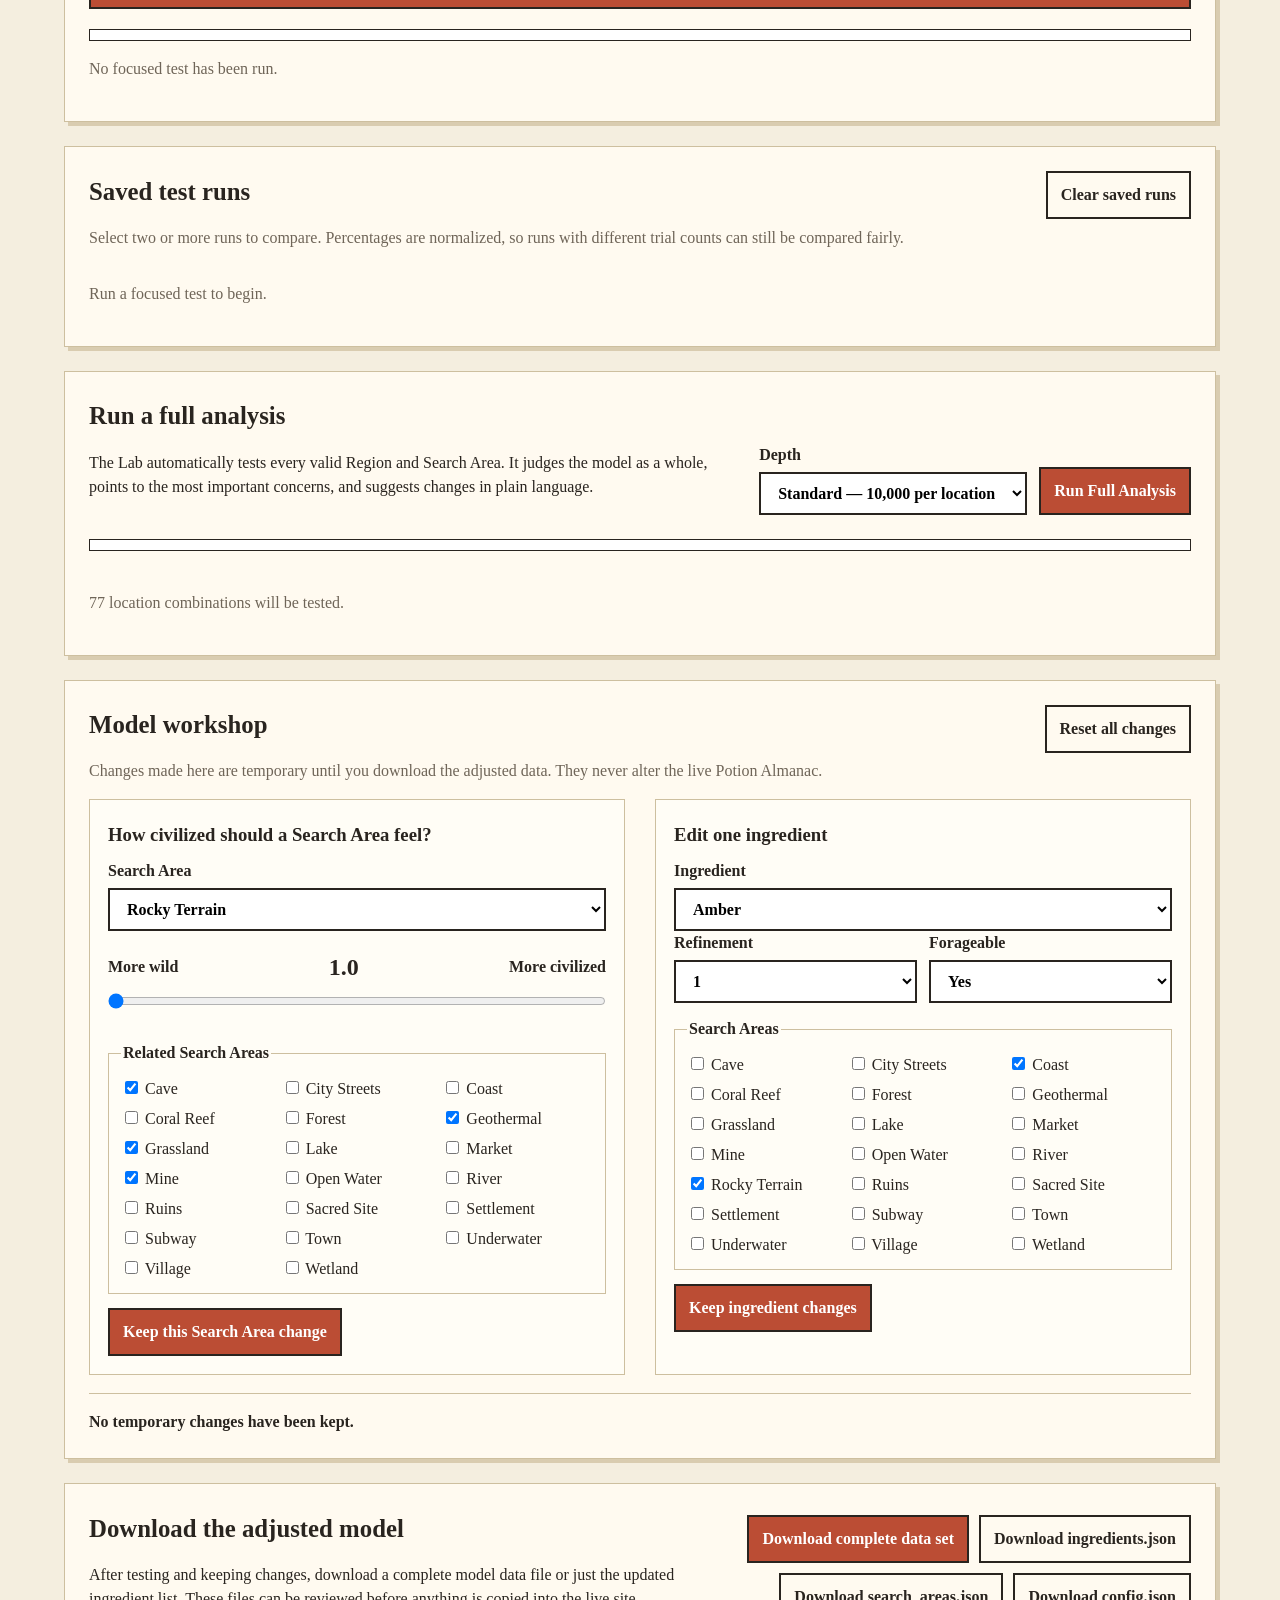
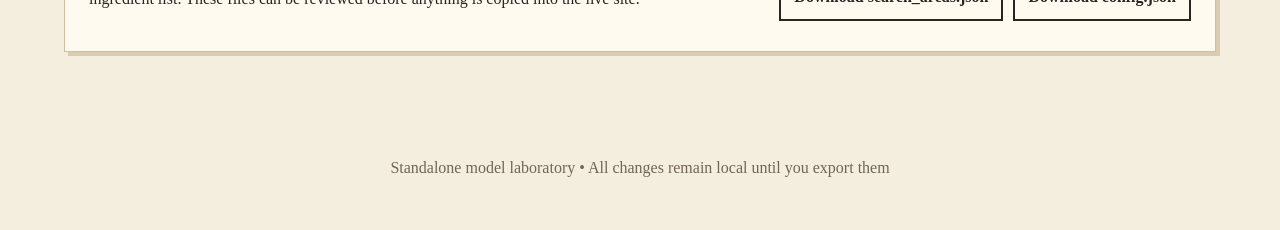
==== commit b13f5cec: "Add files via upload" ====
--- a/index.html
+++ b/index.html
@@ -27,12 +27,35 @@
     </div>
     <div class="status" id="profilerStatus">Ready</div>
   </div>
-  <div class="profiler-controls">
-    <label>Region<select id="profilerRegion"></select></label>
-    <label>Search Area<select id="profilerArea"></select></label>
-    <label>Depth<select id="profilerTrials"><option value="1000">Quick — 1,000 per scenario</option><option value="10000" selected>Standard — 10,000 per scenario</option><option value="100000">Research — 100,000 per scenario</option></select></label>
-    <label>Profile name<input id="profilerLabel" type="text" placeholder="Optional name"></label>
-    <button id="runProfiler">Run Search Area Profile</button>
+  <div class="profiler-workspace">
+    <div class="profiler-main-controls">
+      <label>Region<select id="profilerRegion"></select></label>
+      <label>Search Area<select id="profilerArea"></select></label>
+      <label>Depth<select id="profilerTrials"><option value="1000">Quick — 1,000 per scenario</option><option value="10000" selected>Standard — 10,000 per scenario</option><option value="100000">Research — 100,000 per scenario</option></select></label>
+      <label>Profile name <span class="optional">(optional)</span><input id="profilerLabel" type="text" placeholder="e.g. Sacred Site — expanded affinities"></label>
+      <button id="runProfiler" class="profiler-run">Run Search Area Profile</button>
+    </div>
+    <aside class="profiler-tuning" aria-labelledby="profilerTuningTitle">
+      <div class="tuning-head">
+        <div>
+          <p class="eyebrow">TEST SETTINGS</p>
+          <h3 id="profilerTuningTitle">Adjust this Search Area before running</h3>
+        </div>
+        <button type="button" class="secondary compact" id="resetProfilerArea">Reset</button>
+      </div>
+      <p class="muted small">These settings are used for the next profile. Saved profiles keep the exact values that produced them.</p>
+      <label class="profiler-civilization">
+        <span>Civilization <strong id="profilerCivilizationValue">—</strong></span>
+        <input id="profilerCivilization" type="range" min="1" max="5" step="0.1">
+        <span class="range-ends"><span>More wild</span><span>More civilized</span></span>
+      </label>
+      <fieldset class="profiler-affinities">
+        <legend>Related Search Areas</legend>
+        <p class="muted small">Checked areas influence the ingredient pool as affinities.</p>
+        <div id="profilerRelatedAreas" class="affinity-grid"></div>
+      </fieldset>
+      <p id="profilerSettingsNote" class="settings-note">Using the current model settings.</p>
+    </aside>
   </div>
   <div class="progress"><div id="profilerBar"></div></div>
   <p id="profilerProgress" class="muted">Nine scenarios will be tested.</p>
--- a/css/style.css
+++ b/css/style.css
@@ -5,3 +5,34 @@
 .profiler-controls{display:grid;grid-template-columns:repeat(5,minmax(150px,1fr));gap:1rem;align-items:end}.profiler-controls button{min-height:46px}.profile-tabs{display:flex;gap:.5rem;flex-wrap:wrap;margin:1.25rem 0}.profile-tab{background:transparent;color:var(--ink);border:1px solid var(--line);box-shadow:none}.profile-tab.active{background:var(--ink);color:var(--paper)}.profile-hero{display:grid;grid-template-columns:1.6fr 1fr;gap:1rem;margin-bottom:1rem}.identity-card,.profile-card,.scenario-card,.fingerprint-card{background:var(--paper-2);border:1px solid var(--line);border-radius:14px;padding:1rem}.identity-card h3{margin-top:0}.identity-tags{display:flex;flex-wrap:wrap;gap:.45rem;margin:.8rem 0}.identity-tags .pill{margin:0}.signature-list{display:grid;gap:.55rem}.signature-row{display:grid;grid-template-columns:minmax(150px,1fr) 2fr auto;gap:.7rem;align-items:center}.signature-bar,.mini-bar{height:10px;background:rgba(0,0,0,.08);border-radius:999px;overflow:hidden}.signature-bar i,.mini-bar i{display:block;height:100%;background:var(--accent);border-radius:999px}.fingerprint-grid{display:grid;grid-template-columns:repeat(3,1fr);gap:1rem;margin:1rem 0}.fingerprint-row{display:grid;grid-template-columns:110px 1fr 55px;gap:.5rem;align-items:center;margin:.4rem 0;font-size:.92rem}.scenario-grid{display:grid;grid-template-columns:repeat(3,1fr);gap:.8rem}.scenario-card h4{margin:.1rem 0 .5rem}.scenario-card .metric-line{display:flex;justify-content:space-between;gap:1rem;padding:.2rem 0;border-bottom:1px solid rgba(0,0,0,.07)}.scenario-card .metric-line:last-child{border:0}.scenario-top{font-size:.88rem;margin-top:.7rem}.profile-actions{display:flex;gap:.6rem;flex-wrap:wrap;margin:1rem 0}.profile-compare-list{display:grid;gap:.5rem;margin:.8rem 0}.profile-compare-item{display:grid;grid-template-columns:auto 1fr auto;gap:.7rem;align-items:center;border:1px solid var(--line);padding:.7rem;border-radius:10px}.delta-up{color:#216e39}.delta-down{color:#9b2c2c}.profile-summary-grid{display:grid;grid-template-columns:repeat(5,1fr);gap:.75rem;margin:1rem 0}.profile-summary-grid article{background:var(--paper-2);border:1px solid var(--line);padding:.8rem;border-radius:12px}.profile-summary-grid span{display:block;font-size:.78rem;color:var(--muted)}.profile-summary-grid strong{font-size:1.4rem}.ingredient-filter{display:flex;gap:.6rem;align-items:end;flex-wrap:wrap;margin:1rem 0}.ingredient-filter input{min-width:260px}.profile-empty{padding:1rem;border:1px dashed var(--line);border-radius:12px;color:var(--muted)}
 @media(max-width:900px){.profiler-controls{grid-template-columns:1fr 1fr}.profile-hero,.fingerprint-grid{grid-template-columns:1fr}.scenario-grid{grid-template-columns:1fr 1fr}.profile-summary-grid{grid-template-columns:1fr 1fr}}
 @media(max-width:600px){.profiler-controls,.scenario-grid,.profile-summary-grid{grid-template-columns:1fr}.signature-row{grid-template-columns:1fr}.fingerprint-row{grid-template-columns:95px 1fr 48px}}
+
+
+/* Search Area Profiler workspace */
+.profiler-workspace{display:grid;grid-template-columns:minmax(0,1.55fr) minmax(300px,.85fr);gap:22px;align-items:start;margin-top:20px}
+.profiler-main-controls{display:grid;grid-template-columns:repeat(2,minmax(0,1fr));gap:16px}
+.profiler-main-controls label{min-width:0}
+.profiler-main-controls select,.profiler-main-controls input{width:100%;min-width:0;font:inherit;border:2px solid var(--ink);background:#fff;padding:11px 13px}
+.profiler-main-controls .profiler-run{grid-column:1/-1;min-height:52px;font-size:1.02rem}
+.optional{font-weight:normal;color:var(--muted);font-size:.86em}
+.profiler-tuning{border:1px solid var(--line);background:#fffdf6;padding:18px;box-shadow:2px 2px 0 #e4d8be}
+.tuning-head{display:flex;justify-content:space-between;gap:14px;align-items:flex-start}
+.tuning-head h3{margin:.15rem 0 0}
+button.compact{padding:6px 10px;border-width:1px}
+.small{font-size:.9rem}
+.profiler-civilization{margin:16px 0 12px}
+.profiler-civilization>span:first-child{display:flex;justify-content:space-between;align-items:baseline}
+.profiler-civilization strong{font-size:1.35rem}
+.profiler-civilization input[type=range]{width:100%;margin:8px 0 2px}
+.range-ends{display:flex;justify-content:space-between;color:var(--muted);font-size:.82rem;font-weight:normal}
+.profiler-affinities{margin:14px 0 10px;max-height:310px;overflow:auto}
+.profiler-affinities .muted{margin:.1rem 0 .6rem}
+.affinity-grid{display:grid;grid-template-columns:repeat(2,minmax(0,1fr));gap:6px 12px}
+.affinity-grid label{display:flex;grid-template-columns:none;gap:7px;align-items:flex-start;font-weight:normal;line-height:1.25}
+.affinity-grid input{margin-top:.2rem;flex:0 0 auto}
+.settings-note{margin:10px 0 0;padding:9px 11px;background:#f4eedf;border-left:4px solid var(--green);font-size:.88rem}
+.focused-controls{grid-template-columns:repeat(3,minmax(0,1fr));align-items:end}
+.focused-controls label{min-width:0}
+.focused-controls select,.focused-controls input{width:100%;min-width:0}
+.focused-controls button{grid-column:1/-1;min-height:50px}
+@media(max-width:960px){.profiler-workspace{grid-template-columns:1fr}.profiler-main-controls{grid-template-columns:repeat(2,minmax(0,1fr))}.profiler-tuning{max-width:none}}
+@media(max-width:650px){.profiler-main-controls,.affinity-grid{grid-template-columns:1fr}.focused-controls{grid-template-columns:1fr}.profiler-main-controls .profiler-run,.focused-controls button{grid-column:auto}}
